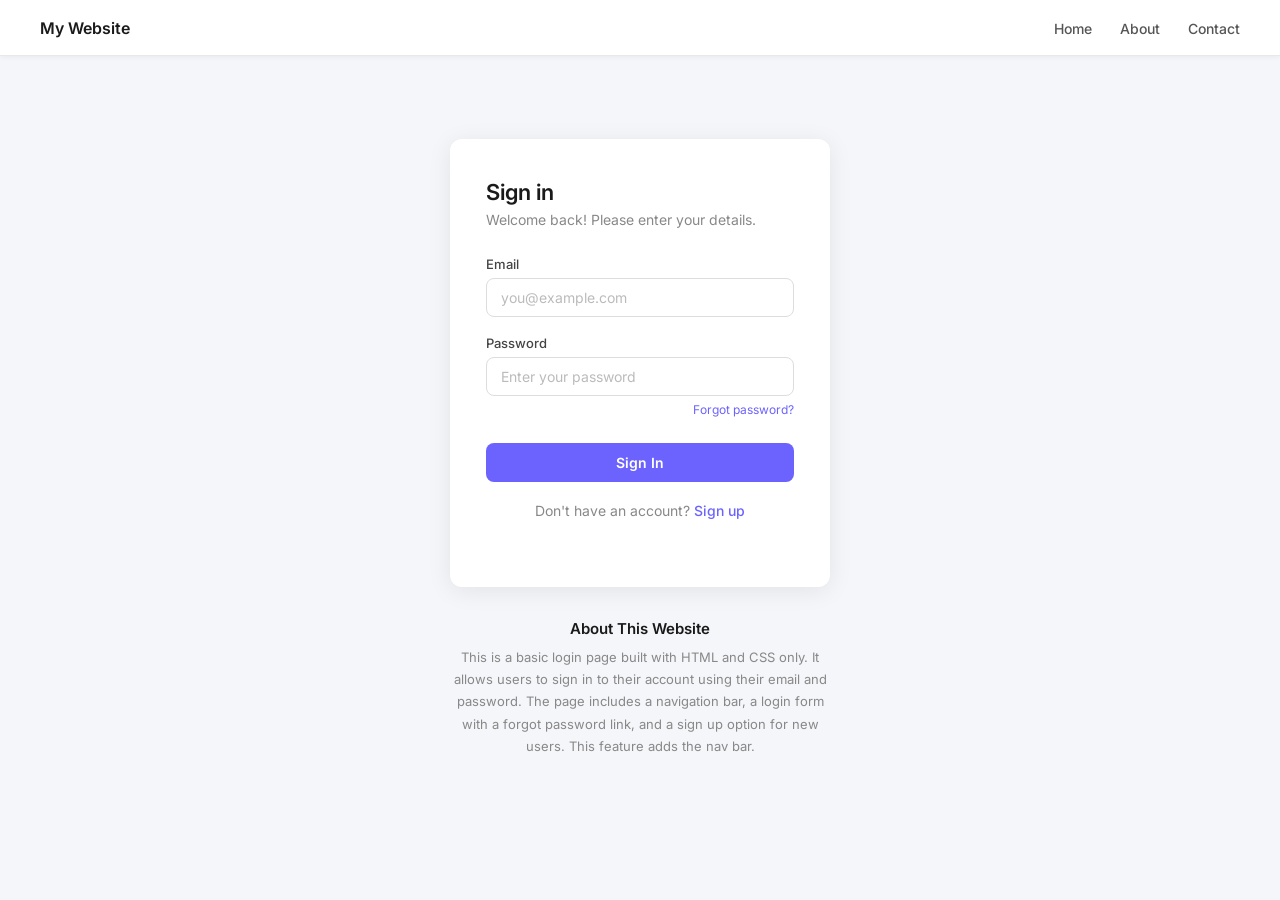
==== index.html @ 160fdb18 "Modify about section to create merge conflict" ====
<!doctype html>
<html lang="en">
  <head>
    <meta charset="UTF-8" />
    <meta name="viewport" content="width=device-width, initial-scale=1.0" />
    <title>Login1</title>
    <link rel="stylesheet" href="style.css" />
  </head>
  <body>
    <nav class="navbar">
      <div class="nav-brand">My Website</div>
      <ul class="nav-links">
        <li><a href="#home">Home</a></li>
        <li><a href="#about">About</a></li>
        <li><a href="#contact">Contact</a></li>
      </ul>
    </nav>

    <div class="card">
      <h1>Sign in</h1>
      <p>Welcome back! Please enter your details.</p>

      <form action="#" method="POST">
        <div class="form-group">
          <label for="email">Email</label>
          <input
            id="email"
            type="email"
            name="email"
            placeholder="you@example.com"
          />
        </div>

        <div class="form-group">
          <label for="password">Password</label>
          <input
            id="password"
            type="password"
            name="password"
            placeholder="Enter your password"
          />
          <a class="forgot" href="#">Forgot password?</a>
        </div>

        <button type="submit" class="btn">Sign In</button>
      </form>

      <p class="signup">Don't have an account? <a href="#">Sign up</a></p>
    </div>

    <!-- About Section -->
    <section class="about" id="about">
      <h2>About This Website</h2>
      <p>
        This is a basic login page built with HTML and CSS only. It allows
        users to sign in to their account using their email and password. The
        page includes a navigation bar, a login form with a forgot password
        link, and a sign up option for new users. This feature adds the nav bar.
      </p>
    </section>
  </body>
</html>
---- style.css ----
@import url("https://fonts.googleapis.com/css2?family=Inter:wght@400;500;600&display=swap");

* {
  margin: 0;
  padding: 0;
  box-sizing: border-box;
}

body {
  font-family: "Inter", sans-serif;
  background: #f4f6f9;
  min-height: 100vh;
  display: flex;
  align-items: center;
  justify-content: center;
}

.card {
  background: #ffffff;
  border-radius: 12px;
  padding: 40px 36px;
  width: 380px;
  box-shadow: 0 4px 24px rgba(0, 0, 0, 0.08);
}

.card h1 {
  font-size: 22px;
  font-weight: 600;
  color: #1a1a1a;
  margin-bottom: 6px;
}

.card p {
  font-size: 14px;
  color: #888;
  margin-bottom: 28px;
}

.form-group {
  margin-bottom: 18px;
}

label {
  display: block;
  font-size: 13px;
  font-weight: 500;
  color: #444;
  margin-bottom: 6px;
}

input[type="email"],
input[type="password"] {
  width: 100%;
  padding: 10px 14px;
  border: 1px solid #ddd;
  border-radius: 8px;
  font-family: "Inter", sans-serif;
  font-size: 14px;
  color: #1a1a1a;
  outline: none;
  transition: border-color 0.2s;
}

input[type="email"]:focus,
input[type="password"]:focus {
  border-color: #6c63ff;
}

input::placeholder {
  color: #bbb;
}

.forgot {
  display: block;
  text-align: right;
  font-size: 12px;
  color: #6c63ff;
  text-decoration: none;
  margin-top: 6px;
}

.forgot:hover {
  text-decoration: underline;
}

.btn {
  width: 100%;
  padding: 11px;
  margin-top: 8px;
  background: #6c63ff;
  color: #fff;
  border: none;
  border-radius: 8px;
  font-family: "Inter", sans-serif;
  font-size: 14px;
  font-weight: 600;
  cursor: pointer;
  transition: background 0.2s;
}

.btn:hover {
  background: #5a52e0;
}

.signup {
  text-align: center;
  margin-top: 20px;
  font-size: 13px;
  color: #888;
}

.signup a {
  color: #6c63ff;
  text-decoration: none;
  font-weight: 500;
}

.signup a:hover {
  text-decoration: underline;
}

/* Navbar */
.navbar {
  position: fixed;
  top: 0;
  left: 0;
  width: 100%;
  background: #ffffff;
  border-bottom: 1px solid #e8e8e8;
  padding: 0 40px;
  height: 56px;
  display: flex;
  align-items: center;
  justify-content: space-between;
  box-shadow: 0 1px 6px rgba(0, 0, 0, 0.06);
  z-index: 100;
}

.nav-brand {
  font-size: 16px;
  font-weight: 600;
  color: #1a1a1a;
}

.nav-links {
  list-style: none;
  display: flex;
  gap: 28px;
}

.nav-links a {
  font-size: 14px;
  color: #555;
  text-decoration: none;
  font-weight: 500;
  transition: color 0.2s;
}

.nav-links a:hover {
  color: #6c63ff;
}

/* About Section */
body {
  flex-direction: column;
  padding-top: 56px;
}

.about {
  margin-top: 32px;
  margin-bottom: 60px;
  width: 380px;
  text-align: center;
}

.about h2 {
  font-size: 15px;
  font-weight: 600;
  color: #1a1a1a;
  margin-bottom: 8px;
}

.about p {
  font-size: 13px;
  color: #888;
  line-height: 1.7;
}
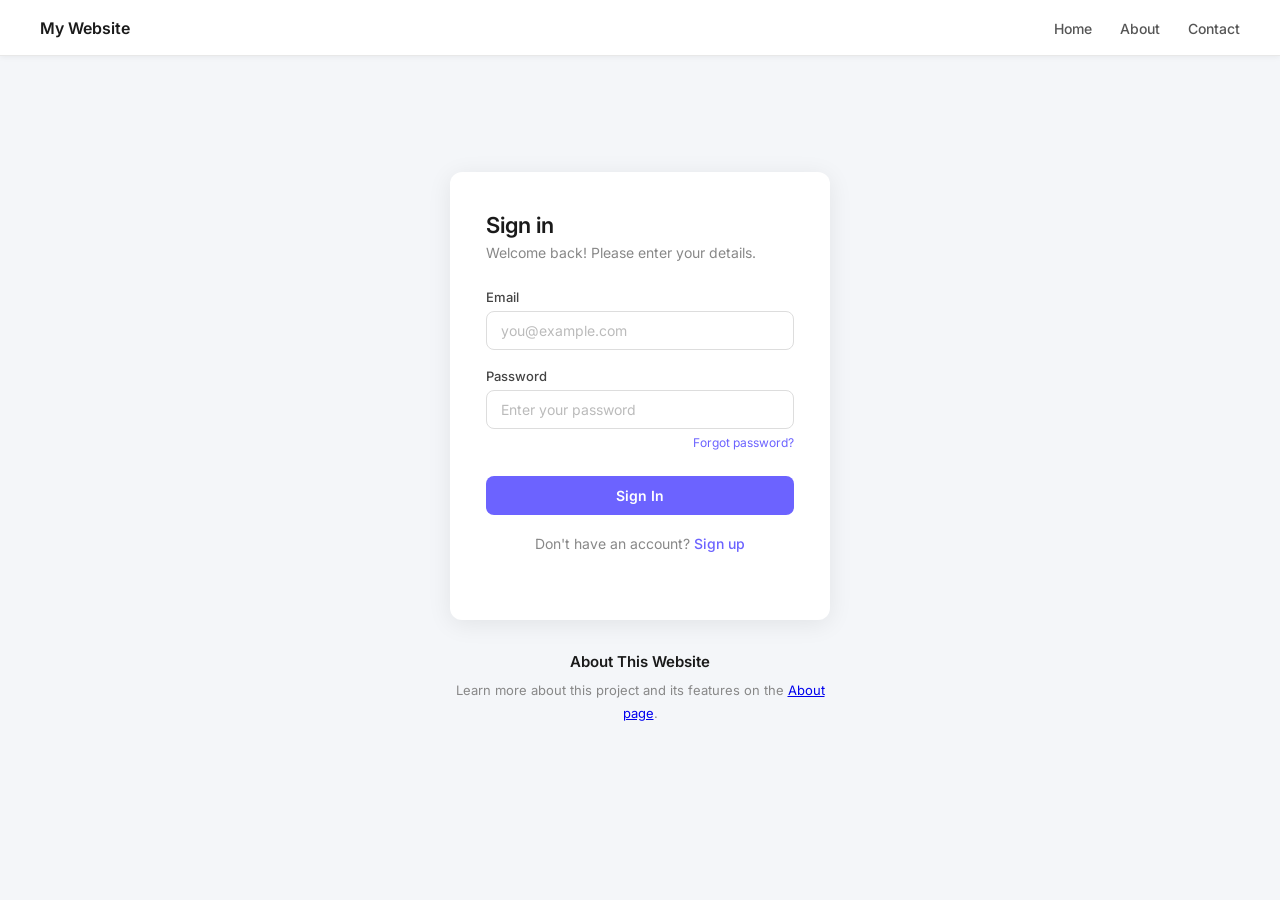
==== commit a23f8b76: "fix: fix about this website text turn it into another pages" ====
--- a/index.html
+++ b/index.html
@@ -11,7 +11,7 @@
       <div class="nav-brand">My Website</div>
       <ul class="nav-links">
         <li><a href="#home">Home</a></li>
-        <li><a href="#about">About</a></li>
+        <li><a href="about.html">About</a></li>
         <li><a href="#contact">Contact</a></li>
       </ul>
     </nav>
@@ -52,10 +52,8 @@
     <section class="about" id="about">
       <h2>About This Website</h2>
       <p>
-        This is a basic login page built with HTML and CSS only. It allows
-        users to sign in to their account using their email and password. The
-        page includes a navigation bar, a login form with a forgot password
-        link, and a sign up option for new users. This feature adds the nav bar.
+        Learn more about this project and its features on the
+        <a href="about.html">About page</a>.
       </p>
     </section>
   </body>
--- a/style.css
+++ b/style.css
@@ -185,3 +185,40 @@
   color: #888;
   line-height: 1.7;
 }
+
+/* About Page Styles */
+.about-page {
+  margin: 80px auto 60px auto;
+  max-width: 500px;
+  background: #fff;
+  border-radius: 12px;
+  box-shadow: 0 4px 24px rgba(0, 0, 0, 0.08);
+  padding: 40px 36px;
+}
+.about-page h1 {
+  font-size: 24px;
+  font-weight: 700;
+  color: #1a1a1a;
+  margin-bottom: 18px;
+  text-align: center;
+}
+.about-page h2 {
+  font-size: 17px;
+  font-weight: 600;
+  color: #1a1a1a;
+  margin-top: 28px;
+  margin-bottom: 10px;
+}
+.about-page ul {
+  margin-left: 18px;
+  margin-bottom: 10px;
+  color: #555;
+  font-size: 14px;
+  line-height: 1.7;
+}
+.about-page p {
+  font-size: 14px;
+  color: #888;
+  margin-bottom: 10px;
+  line-height: 1.7;
+}
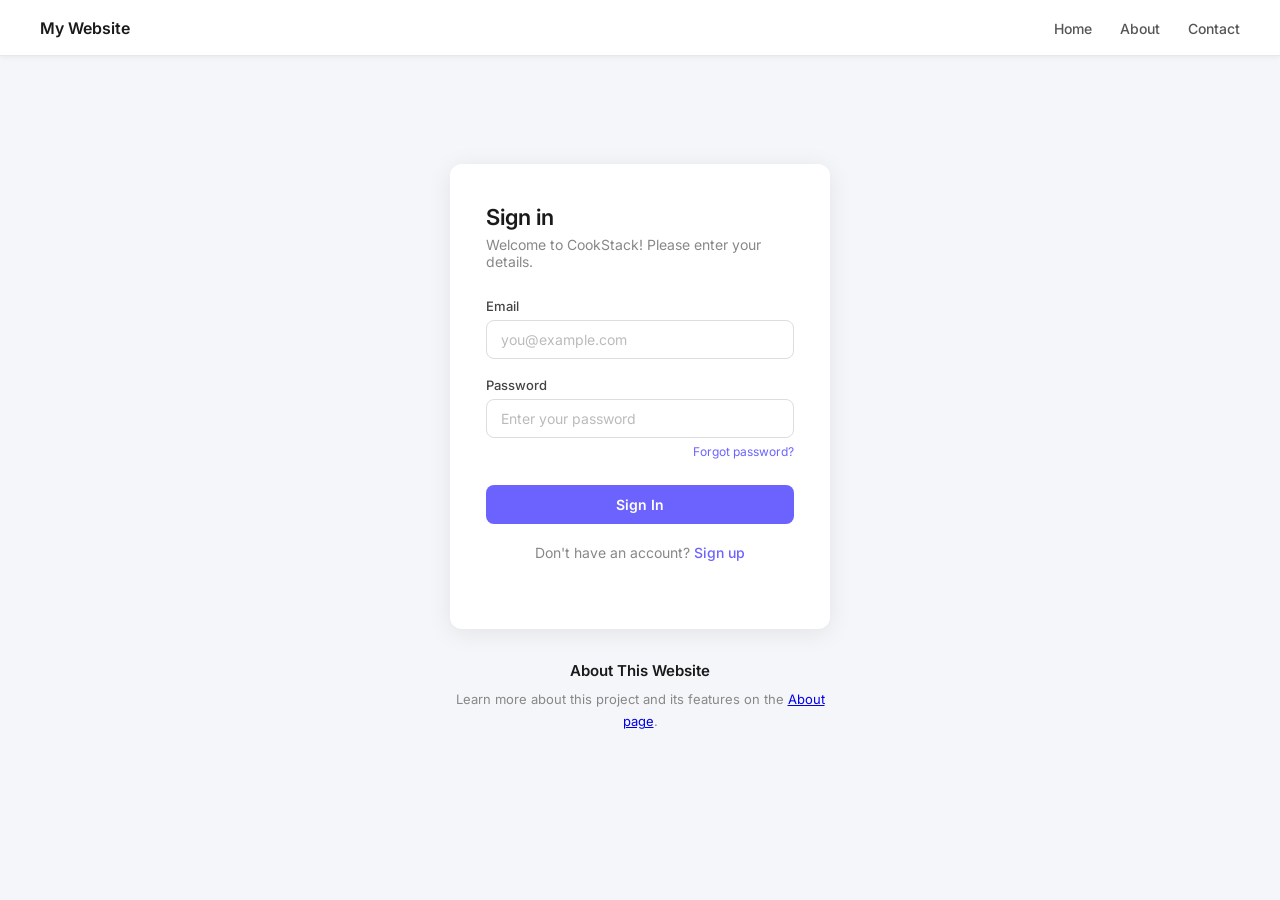
==== commit d91e8595: "feat: i change the titile in index.html" ====
--- a/index.html
+++ b/index.html
@@ -18,7 +18,7 @@
 
     <div class="card">
       <h1>Sign in</h1>
-      <p>Welcome back! Please enter your details.</p>
+      <p>Welcome to CookStack! Please enter your details.</p>
 
       <form action="#" method="POST">
         <div class="form-group">
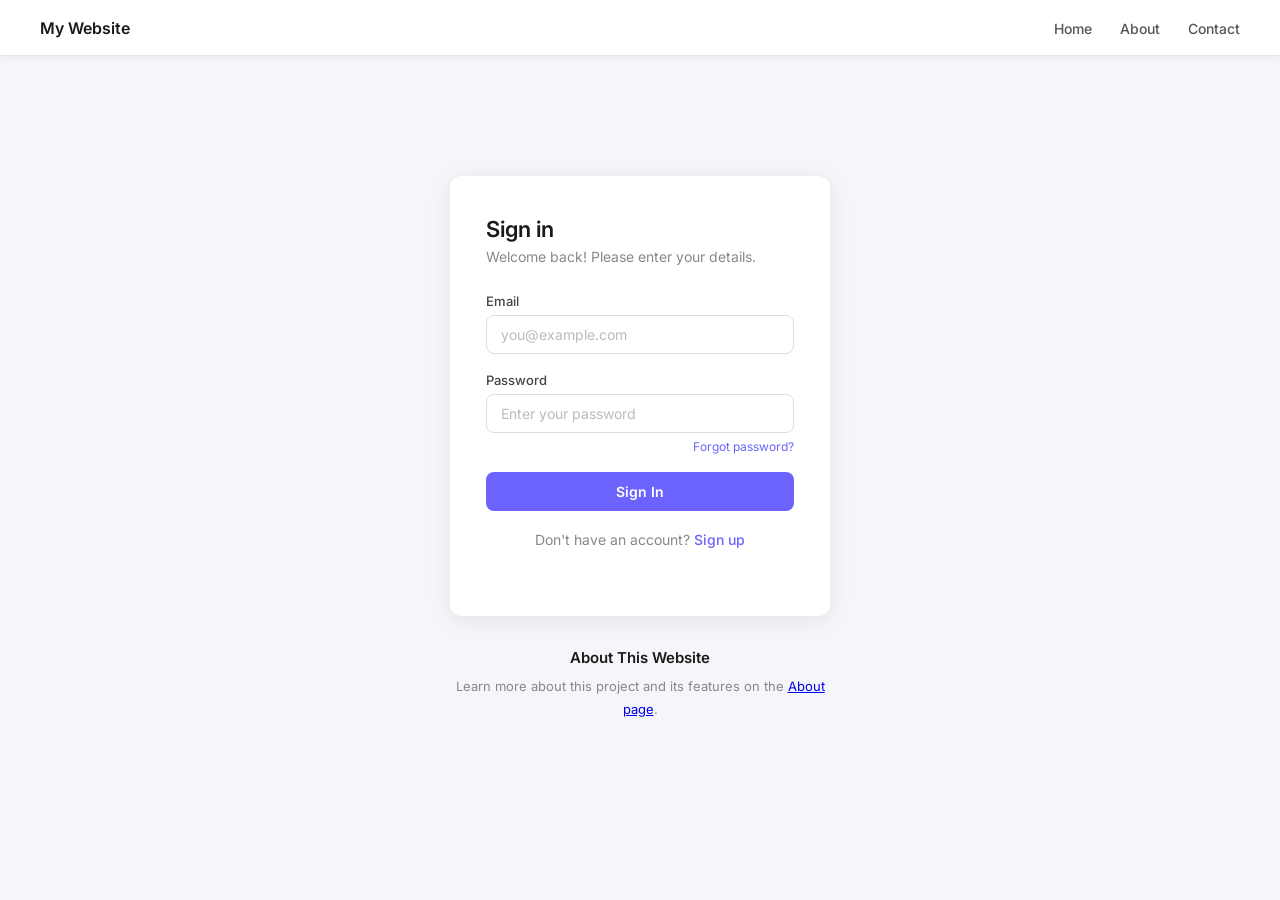
==== commit fc0f74fb: "fix: critical production bug." ====
--- a/index.html
+++ b/index.html
@@ -18,7 +18,7 @@
 
     <div class="card">
       <h1>Sign in</h1>
-      <p>Welcome to CookStack! Please enter your details.</p>
+      <p>Welcome back! Please enter your details.</p>
 
       <form action="#" method="POST">
         <div class="form-group">
@@ -41,9 +41,9 @@
           />
           <a class="forgot" href="#">Forgot password?</a>
         </div>
+      </form>
 
-        <button type="submit" class="btn">Sign In</button>
-      </form>
+      <a href="https://www.example.com" class="btn" target="_blank">Sign In</a>
 
       <p class="signup">Don't have an account? <a href="#">Sign up</a></p>
     </div>
--- a/style.css
+++ b/style.css
@@ -84,6 +84,7 @@
 }
 
 .btn {
+  display: block;
   width: 100%;
   padding: 11px;
   margin-top: 8px;
@@ -96,6 +97,12 @@
   font-weight: 600;
   cursor: pointer;
   transition: background 0.2s;
+  text-align: center;
+  text-decoration: none;
+}
+
+.btn:hover {
+  background: #5a52d5;
 }
 
 .btn:hover {
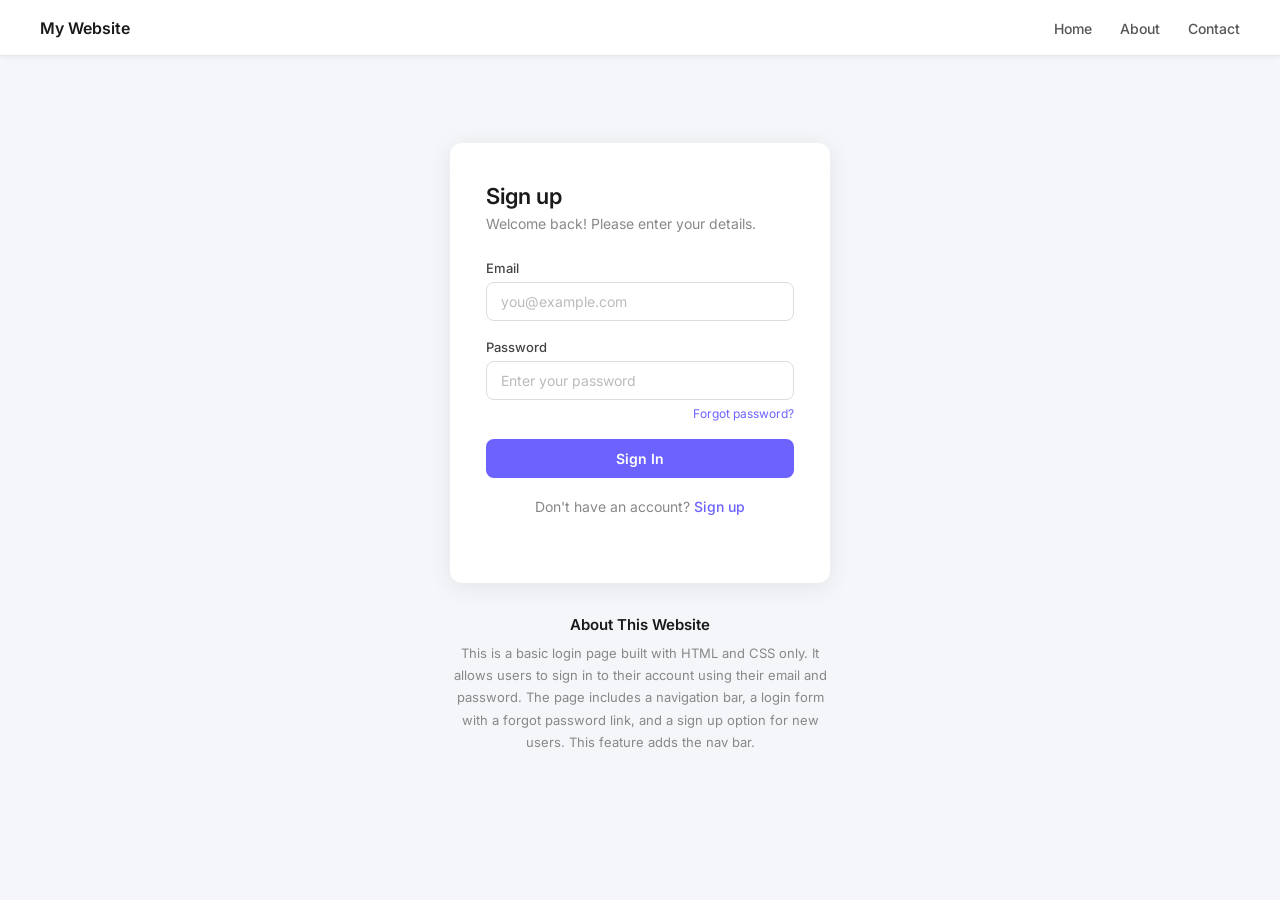
==== commit d9497e87: "fix: change button name card from sign in to sign up" ====
--- a/index.html
+++ b/index.html
@@ -11,13 +11,13 @@
       <div class="nav-brand">My Website</div>
       <ul class="nav-links">
         <li><a href="#home">Home</a></li>
-        <li><a href="about.html">About</a></li>
+        <li><a href="#about">About</a></li>
         <li><a href="#contact">Contact</a></li>
       </ul>
     </nav>
 
     <div class="card">
-      <h1>Sign in</h1>
+      <h1>Sign up</h1>
       <p>Welcome back! Please enter your details.</p>
 
       <form action="#" method="POST">
@@ -41,9 +41,9 @@
           />
           <a class="forgot" href="#">Forgot password?</a>
         </div>
+
+        <button type="submit" class="btn">Sign In</button>
       </form>
-
-      <a href="https://www.example.com" class="btn" target="_blank">Sign In</a>
 
       <p class="signup">Don't have an account? <a href="#">Sign up</a></p>
     </div>
@@ -52,8 +52,10 @@
     <section class="about" id="about">
       <h2>About This Website</h2>
       <p>
-        Learn more about this project and its features on the
-        <a href="about.html">About page</a>.
+        This is a basic login page built with HTML and CSS only. It allows
+        users to sign in to their account using their email and password. The
+        page includes a navigation bar, a login form with a forgot password
+        link, and a sign up option for new users. This feature adds the nav bar.
       </p>
     </section>
   </body>
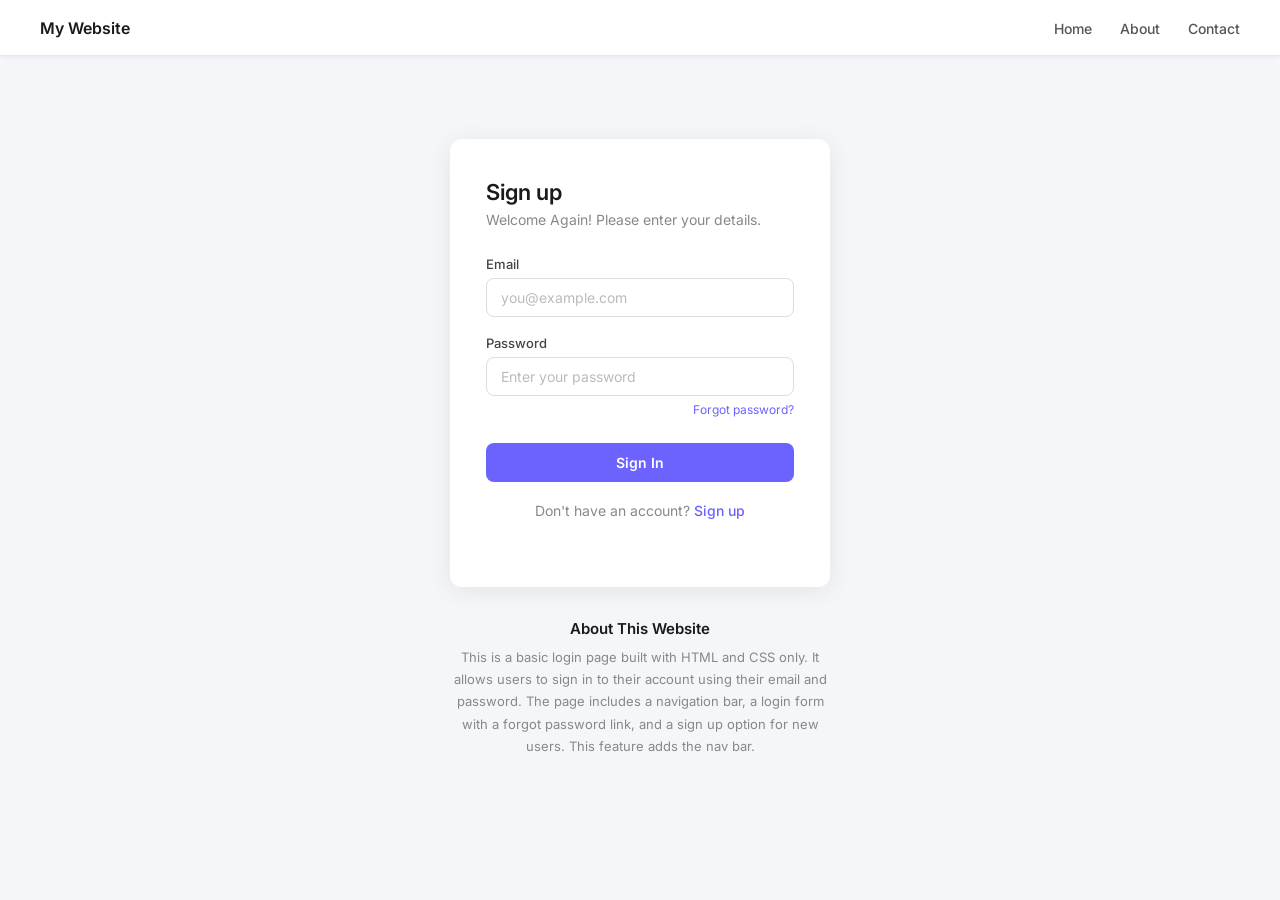
==== commit 0d719566: "fix: I just modified Welcome Back to Welcome Again" ====
--- a/index.html
+++ b/index.html
@@ -18,7 +18,7 @@
 
     <div class="card">
       <h1>Sign up</h1>
-      <p>Welcome back! Please enter your details.</p>
+      <p>Welcome Again! Please enter your details.</p>
 
       <form action="#" method="POST">
         <div class="form-group">
--- a/style.css
+++ b/style.css
@@ -84,7 +84,6 @@
 }
 
 .btn {
-  display: block;
   width: 100%;
   padding: 11px;
   margin-top: 8px;
@@ -97,12 +96,6 @@
   font-weight: 600;
   cursor: pointer;
   transition: background 0.2s;
-  text-align: center;
-  text-decoration: none;
-}
-
-.btn:hover {
-  background: #5a52d5;
 }
 
 .btn:hover {
@@ -192,40 +185,3 @@
   color: #888;
   line-height: 1.7;
 }
-
-/* About Page Styles */
-.about-page {
-  margin: 80px auto 60px auto;
-  max-width: 500px;
-  background: #fff;
-  border-radius: 12px;
-  box-shadow: 0 4px 24px rgba(0, 0, 0, 0.08);
-  padding: 40px 36px;
-}
-.about-page h1 {
-  font-size: 24px;
-  font-weight: 700;
-  color: #1a1a1a;
-  margin-bottom: 18px;
-  text-align: center;
-}
-.about-page h2 {
-  font-size: 17px;
-  font-weight: 600;
-  color: #1a1a1a;
-  margin-top: 28px;
-  margin-bottom: 10px;
-}
-.about-page ul {
-  margin-left: 18px;
-  margin-bottom: 10px;
-  color: #555;
-  font-size: 14px;
-  line-height: 1.7;
-}
-.about-page p {
-  font-size: 14px;
-  color: #888;
-  margin-bottom: 10px;
-  line-height: 1.7;
-}
